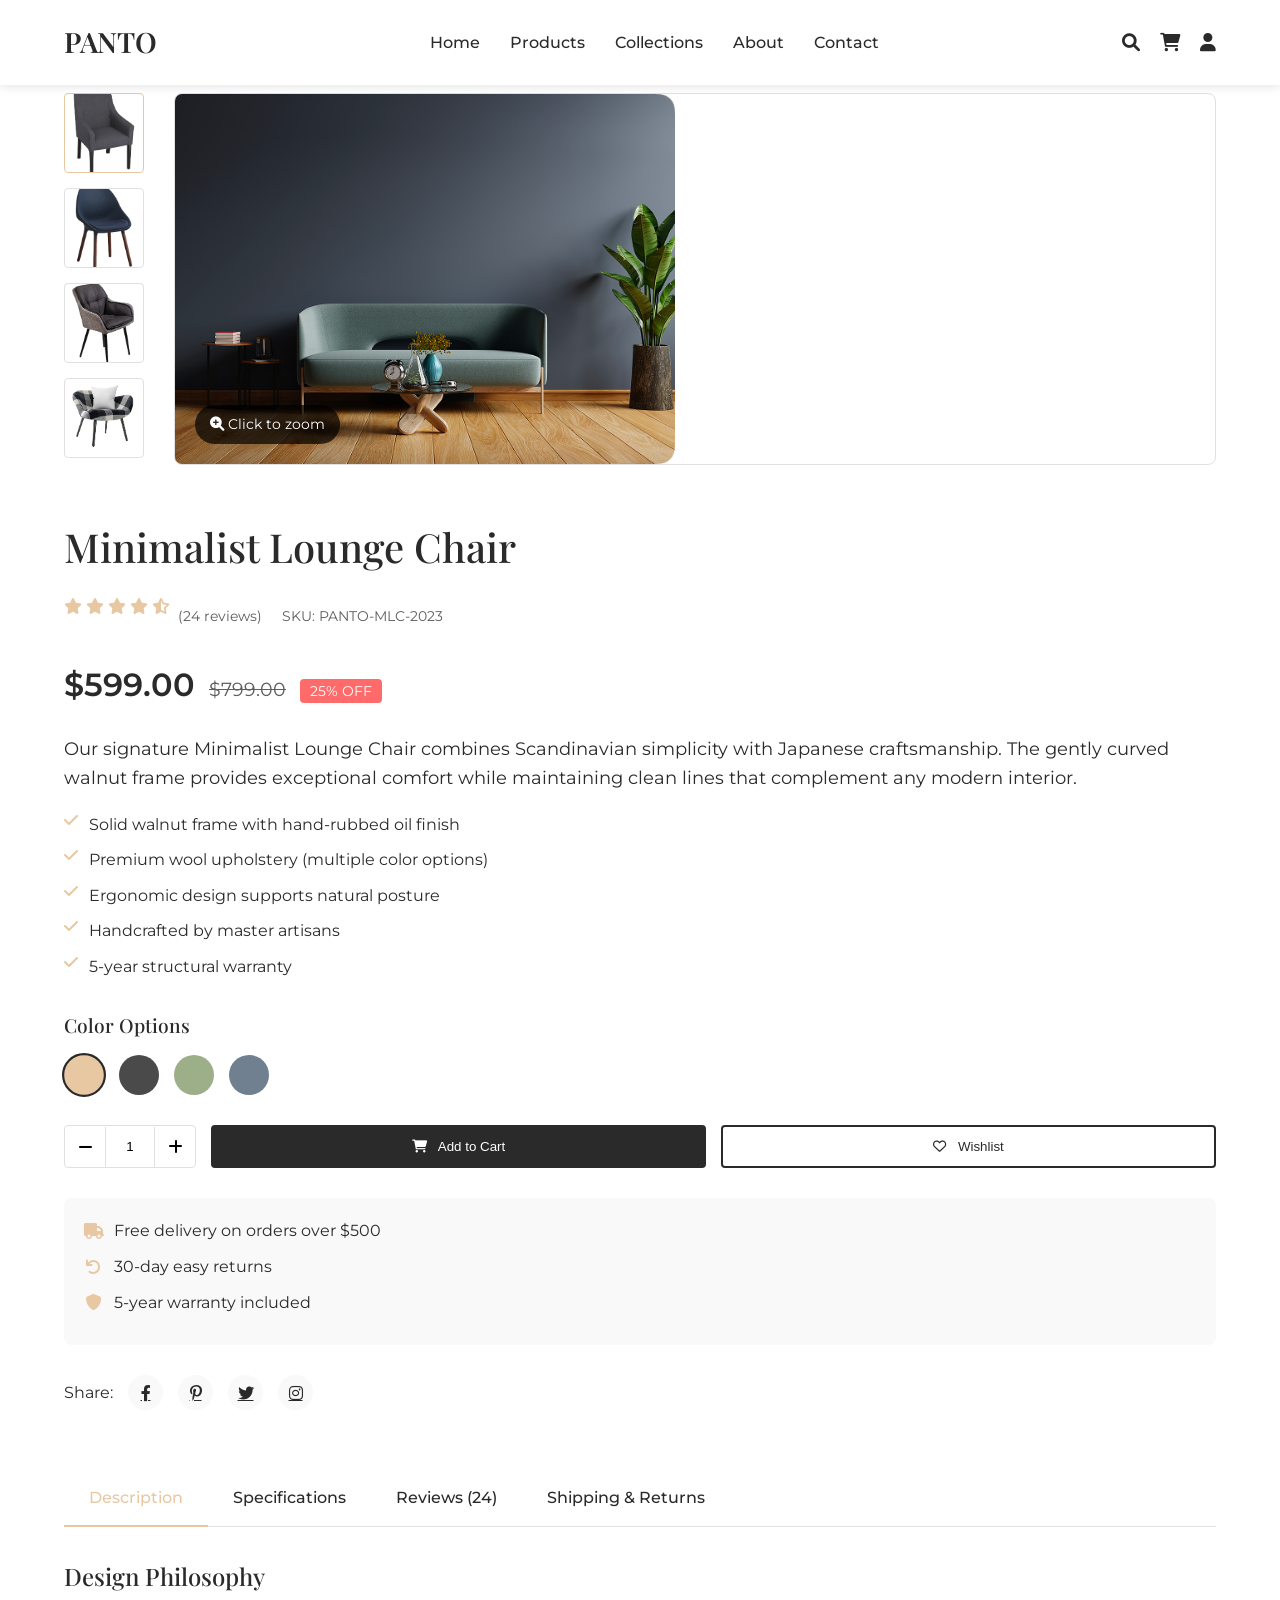
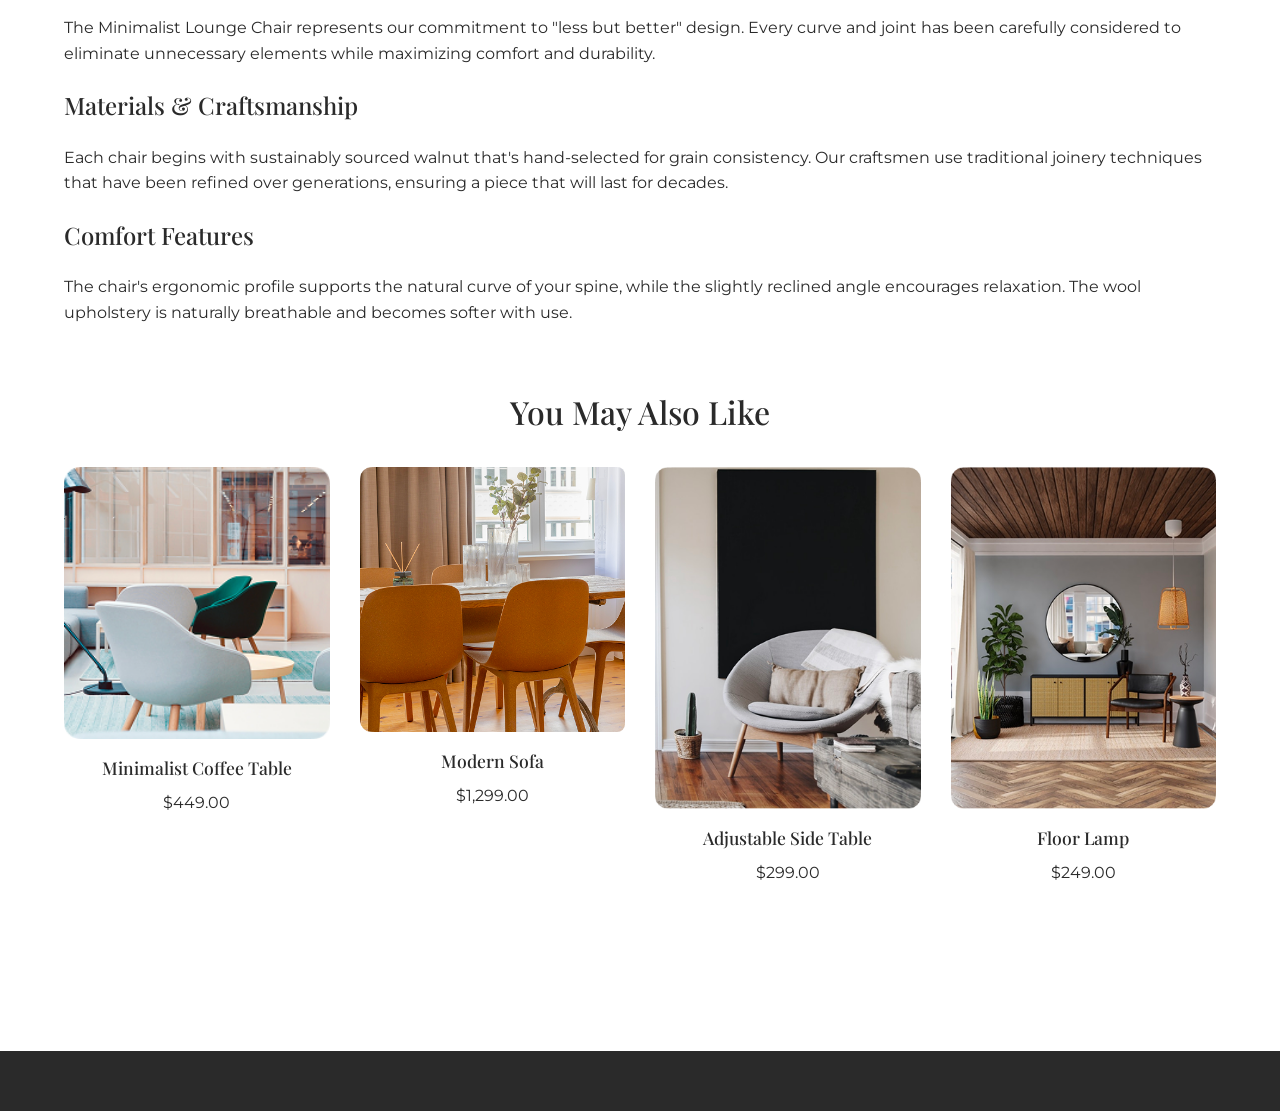
==== product.html @ 194699fd "Add files via upload" ====
<!DOCTYPE html>
<html lang="en">
<head>
    <meta charset="UTF-8">
    <meta name="viewport" content="width=device-width, initial-scale=1.0">
    <title>Minimalist Lounge Chair | Panto Furniture</title>
    <link rel="stylesheet" href="css/style.css">
    <link rel="stylesheet" href="css/responsive.css">
    <link href="https://fonts.googleapis.com/css2?family=Montserrat:wght@300;400;500;600;700&family=Playfair+Display:wght@400;500;600&display=swap" rel="stylesheet">
    <link rel="stylesheet" href="https://cdnjs.cloudflare.com/ajax/libs/font-awesome/6.0.0-beta3/css/all.min.css">
</head>
<body>
    <header class="header">
        <div class="container">
            <div class="logo">PANTO</div>
            <nav class="main-nav">
                <ul>
                    <li><a href="index.html">Home</a></li>
                    <li><a href="#">Products</a></li>
                    <li><a href="#">Collections</a></li>
                    <li><a href="#">About</a></li>
                    <li><a href="#">Contact</a></li>
                </ul>
            </nav>
            <div class="nav-icons">
                <i class="fas fa-search"></i>
                <i class="fas fa-shopping-cart"></i>
                <i class="fas fa-user"></i>
            </div>
        </div>
    </header>

    <main class="product-page">
        <div class="container">
            <!-- Breadcrumbs -->
            <nav class="breadcrumbs">
                <a href="index.html">Home</a>
                <span>/</span>
                <a href="#">Living Room</a>
                <span>/</span>
                <a href="#">Chairs</a>
                <span>/</span>
                <span>Minimalist Lounge Chair</span>
            </nav>

            <!-- Product Gallery -->
            <section class="product-gallery">
                <div class="thumbnail-container">
                    <div class="thumbnail active" data-target="main1">
                        <img src="./img/product-1.png" alt="Minimalist Lounge Chair Front View">
                    </div>
                    <div class="thumbnail" data-target="main2">
                        <img src="./img/product-2.png" alt="Minimalist Lounge Chair Side View">
                    </div>
                    <div class="thumbnail" data-target="main3">
                        <img src="./img/product-3.png" alt="Minimalist Lounge Chair Detail">
                    </div>
                    <div class="thumbnail" data-target="main4">
                        <img src="./img/product-4.png" alt="Minimalist Lounge Chair in Space">
                    </div>
                </div>
                <div class="main-image">
                    <img id="mainImage" src="./img/experience.png" alt="Minimalist Lounge Chair">
                    <div class="image-zoom">
                        <i class="fas fa-search-plus"></i> Click to zoom
                    </div>
                </div>
            </section>

            <!-- Product Details -->
            <section class="product-details">
                <h1>Minimalist Lounge Chair</h1>
                <div class="product-meta">
                    <div class="rating">
                        <div class="stars">
                            <i class="fas fa-star"></i>
                            <i class="fas fa-star"></i>
                            <i class="fas fa-star"></i>
                            <i class="fas fa-star"></i>
                            <i class="fas fa-star-half-alt"></i>
                        </div>
                        <span class="review-count">(24 reviews)</span>
                    </div>
                    <div class="sku">SKU: PANTO-MLC-2023</div>
                </div>

                <div class="price">
                    <span class="current-price">$599.00</span>
                    <span class="original-price">$799.00</span>
                    <span class="discount">25% OFF</span>
                </div>

                <div class="product-description">
                    <p>Our signature Minimalist Lounge Chair combines Scandinavian simplicity with Japanese craftsmanship. The gently curved walnut frame provides exceptional comfort while maintaining clean lines that complement any modern interior.</p>
                    <ul class="features">
                        <li><i class="fas fa-check"></i> Solid walnut frame with hand-rubbed oil finish</li>
                        <li><i class="fas fa-check"></i> Premium wool upholstery (multiple color options)</li>
                        <li><i class="fas fa-check"></i> Ergonomic design supports natural posture</li>
                        <li><i class="fas fa-check"></i> Handcrafted by master artisans</li>
                        <li><i class="fas fa-check"></i> 5-year structural warranty</li>
                    </ul>
                </div>

                <div class="color-options">
                    <h3>Color Options</h3>
                    <div class="colors">
                        <div class="color-option active" data-color="natural" style="background-color: #e8c8a2;"></div>
                        <div class="color-option" data-color="charcoal" style="background-color: #4a4a4a;"></div>
                        <div class="color-option" data-color="sage" style="background-color: #9caf88;"></div>
                        <div class="color-option" data-color="slate" style="background-color: #708090;"></div>
                    </div>
                </div>

                <div class="product-actions">
                    <div class="quantity-selector">
                        <button class="qty-btn minus"><i class="fas fa-minus"></i></button>
                        <input type="number" value="1" min="1" max="10">
                        <button class="qty-btn plus"><i class="fas fa-plus"></i></button>
                    </div>
                    <button class="btn primary add-to-cart">
                        <i class="fas fa-shopping-cart"></i> Add to Cart
                    </button>
                    <button class="btn secondary wishlist">
                        <i class="far fa-heart"></i> Wishlist
                    </button>
                </div>

                <div class="delivery-info">
                    <div class="info-item">
                        <i class="fas fa-truck"></i>
                        <span>Free delivery on orders over $500</span>
                    </div>
                    <div class="info-item">
                        <i class="fas fa-undo"></i>
                        <span>30-day easy returns</span>
                    </div>
                    <div class="info-item">
                        <i class="fas fa-shield-alt"></i>
                        <span>5-year warranty included</span>
                    </div>
                </div>

                <div class="share-buttons">
                    <span>Share:</span>
                    <a href="#"><i class="fab fa-facebook-f"></i></a>
                    <a href="#"><i class="fab fa-pinterest-p"></i></a>
                    <a href="#"><i class="fab fa-twitter"></i></a>
                    <a href="#"><i class="fab fa-instagram"></i></a>
                </div>
            </section>

            <!-- Product Tabs -->
            <section class="product-tabs">
                <div class="tabs-header">
                    <div class="tab active" data-tab="description">Description</div>
                    <div class="tab" data-tab="specs">Specifications</div>
                    <div class="tab" data-tab="reviews">Reviews (24)</div>
                    <div class="tab" data-tab="shipping">Shipping & Returns</div>
                </div>
                <div class="tabs-content">
                    <div class="tab-content active" id="description">
                        <h3>Design Philosophy</h3>
                        <p>The Minimalist Lounge Chair represents our commitment to "less but better" design. Every curve and joint has been carefully considered to eliminate unnecessary elements while maximizing comfort and durability.</p>
                        
                        <h3>Materials & Craftsmanship</h3>
                        <p>Each chair begins with sustainably sourced walnut that's hand-selected for grain consistency. Our craftsmen use traditional joinery techniques that have been refined over generations, ensuring a piece that will last for decades.</p>
                        
                        <h3>Comfort Features</h3>
                        <p>The chair's ergonomic profile supports the natural curve of your spine, while the slightly reclined angle encourages relaxation. The wool upholstery is naturally breathable and becomes softer with use.</p>
                    </div>
                    
                    <div class="tab-content" id="specs">
                        <table>
                            <tr>
                                <th>Dimensions</th>
                                <td>28" W x 32" D x 30" H</td>
                            </tr>
                            <tr>
                                <th>Seat Height</th>
                                <td>18"</td>
                            </tr>
                            <tr>
                                <th>Weight Capacity</th>
                                <td>300 lbs</td>
                            </tr>
                            <tr>
                                <th>Frame Material</th>
                                <td>Solid American Walnut</td>
                            </tr>
                            <tr>
                                <th>Upholstery</th>
                                <td>100% Premium Wool (Oeko-Tex Certified)</td>
                            </tr>
                            <tr>
                                <th>Assembly</th>
                                <td>Required (tools included)</td>
                            </tr>
                            <tr>
                                <th>Weight</th>
                                <td>28 lbs</td>
                            </tr>
                            <tr>
                                <th>Made In</th>
                                <td>Portland, Oregon</td>
                            </tr>
                        </table>
                    </div>
                    
                    <div class="tab-content" id="reviews">
                        <div class="review-summary">
                            <div class="overall-rating">
                                <div class="average">4.7</div>
                                <div class="stars">
                                    <i class="fas fa-star"></i>
                                    <i class="fas fa-star"></i>
                                    <i class="fas fa-star"></i>
                                    <i class="fas fa-star"></i>
                                    <i class="fas fa-star-half-alt"></i>
                                </div>
                                <div class="total">Based on 24 reviews</div>
                            </div>
                            <div class="rating-bars">
                                <div class="bar">
                                    <span>5 stars</span>
                                    <div class="progress">
                                        <div class="progress-fill" style="width: 75%;"></div>
                                    </div>
                                    <span>18</span>
                                </div>
                                <div class="bar">
                                    <span>4 stars</span>
                                    <div class="progress">
                                        <div class="progress-fill" style="width: 20%;"></div>
                                    </div>
                                    <span>5</span>
                                </div>
                                <div class="bar">
                                    <span>3 stars</span>
                                    <div class="progress">
                                        <div class="progress-fill" style="width: 5%;"></div>
                                    </div>
                                    <span>1</span>
                                </div>
                                <div class="bar">
                                    <span>2 stars</span>
                                    <div class="progress">
                                        <div class="progress-fill" style="width: 0%;"></div>
                                    </div>
                                    <span>0</span>
                                </div>
                                <div class="bar">
                                    <span>1 star</span>
                                    <div class="progress">
                                        <div class="progress-fill" style="width: 0%;"></div>
                                    </div>
                                    <span>0</span>
                                </div>
                            </div>
                        </div>
                        
                        <div class="review-form">
                            <h3>Write a Review</h3>
                            <form>
                                <div class="form-group">
                                    <label>Your Rating</label>
                                    <div class="rating-input">
                                        <i class="far fa-star" data-rating="1"></i>
                                        <i class="far fa-star" data-rating="2"></i>
                                        <i class="far fa-star" data-rating="3"></i>
                                        <i class="far fa-star" data-rating="4"></i>
                                        <i class="far fa-star" data-rating="5"></i>
                                        <input type="hidden" name="rating" id="rating-value" value="0">
                                    </div>
                                </div>
                                <div class="form-group">
                                    <label for="review-title">Review Title</label>
                                    <input type="text" id="review-title" placeholder="Summarize your experience">
                                </div>
                                <div class="form-group">
                                    <label for="review-text">Your Review</label>
                                    <textarea id="review-text" rows="5" placeholder="What did you like or dislike about this product?"></textarea>
                                </div>
                                <div class="form-group">
                                    <label for="review-name">Name</label>
                                    <input type="text" id="review-name" placeholder="Your name">
                                </div>
                                <button type="submit" class="btn primary">Submit Review</button>
                            </form>
                        </div>
                        
                        <div class="review-list">
                            <div class="review-item">
                                <div class="review-header">
                                    <div class="stars">
                                        <i class="fas fa-star"></i>
                                        <i class="fas fa-star"></i>
                                        <i class="fas fa-star"></i>
                                        <i class="fas fa-star"></i>
                                        <i class="fas fa-star"></i>
                                    </div>
                                    <h4>Perfect addition to my reading nook</h4>
                                    <div class="review-meta">By Jennifer K. on October 12, 2023</div>
                                </div>
                                <div class="review-body">
                                    <p>This chair has completely transformed my reading corner. The craftsmanship is exceptional - you can see and feel the quality in every detail. After six months of daily use, it still looks and feels brand new. The wool upholstery is surprisingly comfortable year-round.</p>
                                </div>
                            </div>
                            
                            <div class="review-item">
                                <div class="review-header">
                                    <div class="stars">
                                        <i class="fas fa-star"></i>
                                        <i class="fas fa-star"></i>
                                        <i class="fas fa-star"></i>
                                        <i class="fas fa-star"></i>
                                        <i class="far fa-star"></i>
                                    </div>
                                    <h4>Beautiful but firm</h4>
                                    <div class="review-meta">By Michael T. on September 5, 2023</div>
                                </div>
                                <div class="review-body">
                                    <p>The chair is absolutely stunning and gets compliments from everyone who sees it. The walnut grain is beautiful. I gave 4 stars because the seat is firmer than I expected - not uncomfortable, but took some getting used to. Assembly was straightforward with the included tools.</p>
                                </div>
                            </div>
                        </div>
                    </div>
                    
                    <div class="tab-content" id="shipping">
                        <h3>Shipping Information</h3>
                        <p>We offer free standard shipping on all orders over $500. For orders below $500, a flat shipping fee of $49 applies.</p>
                        <p>Most items ship within 3-5 business days. Made-to-order items typically ship within 2-3 weeks. You'll receive tracking information via email once your order ships.</p>
                        
                        <h3>White Glove Delivery</h3>
                        <p>For an additional $99, our white glove service includes:</p>
                        <ul>
                            <li>In-home delivery (ground floor)</li>
                            <li>Assembly by our delivery team</li>
                            <li>Removal of all packaging materials</li>
                            <li>Inspection of the product with you</li>
                        </ul>
                        
                        <h3>Returns & Exchanges</h3>
                        <p>We offer a 30-day return policy for unused items in original condition. Customer is responsible for return shipping costs. Made-to-order and customized items are final sale.</p>
                        <p>For damaged or defective items, please contact us within 7 days of delivery for replacement or repair.</p>
                    </div>
                </div>
            </section>

            <!-- Related Products -->
            <section class="related-products">
                <h2>You May Also Like</h2>
                <div class="products-grid">
                    <div class="product-card">
                        <div class="product-image">
                            <img src="./img/product-5.png" alt="Minimalist Coffee Table">
                            <div class="quick-view">Quick View</div>
                        </div>
                        <h3>Minimalist Coffee Table</h3>
                        <div class="price">$449.00</div>
                    </div>
                    
                    <div class="product-card">
                        <div class="product-image">
                            <img src="./img/product-6.png" alt="Modern Sofa">
                            <div class="quick-view">Quick View</div>
                        </div>
                        <h3>Modern Sofa</h3>
                        <div class="price">$1,299.00</div>
                    </div>
                    
                    <div class="product-card">
                        <div class="product-image">
                            <img src="./img/product-7.png" alt="Adjustable Side Table">
                            <div class="quick-view">Quick View</div>
                        </div>
                        <h3>Adjustable Side Table</h3>
                        <div class="price">$299.00</div>
                    </div>
                    
                    <div class="product-card">
                        <div class="product-image">
                            <img src="./img/product-8.png" alt="Floor Lamp">
                            <div class="quick-view">Quick View</div>
                        </div>
                        <h3>Floor Lamp</h3>
                        <div class="price">$249.00</div>
                    </div>
                </div>
            </section>
        </div>
    </main>

    <footer class="footer">
        <!-- Footer content from your landing page -->
    </footer>

    <script src="js/script.js"></script>
    <script src="js/product.js"></script>
</body>
</html>
---- css/style.css ----
/* Base Styles */
:root {
    --primary-color: #2a2a2a;
    --secondary-color: #5e5e5e;
    --accent-color: #e8c8a2;
    --light-bg: #f9f9f9;
    --white: #ffffff;
    --black: #000000;
    --gray: #e0e0e0;
    --dark-gray: #333333;
}

* {
    margin: 0;
    padding: 0;
    box-sizing: border-box;
}

body {
    font-family: 'Montserrat', sans-serif;
    color: var(--primary-color);
    line-height: 1.6;
    background-color: var(--white);
}

h1, h2, h3, h4 {
    font-family: 'Playfair Display', serif;
    font-weight: 500;
}

.container {
    width: 90%;
    max-width: 1200px;
    margin: 0 auto;
}

.btn {
    display: inline-block;
    padding: 12px 25px;
    border-radius: 4px;
    text-decoration: none;
    font-weight: 500;
    transition: all 0.3s ease;
}

.btn.primary {
    background-color: var(--primary-color);
    color: var(--white);
    border: 2px solid var(--primary-color);
}

.btn.primary:hover {
    background-color: transparent;
    color: var(--primary-color);
}

.btn.secondary {
    background-color: transparent;
    color: var(--primary-color);
    border: 2px solid var(--primary-color);
}

.btn.secondary:hover {
    background-color: var(--primary-color);
    color: var(--white);
}

/* Header Styles */
.header {
    padding: 20px 0;
    position: fixed;
    width: 100%;
    top: 0;
    left: 0;
    background-color: var(--white);
    box-shadow: 0 2px 10px rgba(0, 0, 0, 0.1);
    z-index: 1000;
}

.header .container {
    display: flex;
    justify-content: space-between;
    align-items: center;
}

.logo {
    font-family: 'Playfair Display', serif;
    font-size: 28px;
    font-weight: 600;
    color: var(--primary-color);
}

.main-nav ul {
    display: flex;
    list-style: none;
}

.main-nav li {
    margin-left: 30px;
}

.main-nav a {
    text-decoration: none;
    color: var(--primary-color);
    font-weight: 500;
    transition: color 0.3s;
}

.main-nav a:hover {
    color: var(--accent-color);
}

.nav-icons {
    display: flex;
    gap: 20px;
}

.nav-icons i {
    font-size: 18px;
    color: var(--primary-color);
    cursor: pointer;
    transition: color 0.3s;
}

.nav-icons i:hover {
    color: var(--accent-color);
}

/* Hero Section */
.hero {
    height: 100vh;
    background-image: linear-gradient(rgba(0, 0, 0, 0.3), rgba(0, 0, 0, 0.3)), url('../img/hero-bg.png');
    background-size: cover;
    background-position: center;
    color: var(--white);
    display: flex;
    align-items: center;
    text-align: center;
    margin-top: 70px;
}

.hero h1 {
    font-size: 3.5rem;
    margin-bottom: 20px;
    line-height: 1.2;
}

.hero .subtitle {
    font-size: 1.2rem;
    max-width: 700px;
    margin: 0 auto 40px;
}

.cta-buttons {
    display: flex;
    justify-content: center;
    gap: 20px;
}

/* Credentials Section */
.credentials {
    padding: 80px 0;
    background-color: var(--light-bg);
}

.credentials .container {
    display: flex;
    justify-content: space-between;
    flex-wrap: wrap;
    gap: 30px;
}

.credential-card {
    flex: 1;
    min-width: 250px;
    text-align: center;
    padding: 40px 30px;
    background-color: var(--white);
    border-radius: 8px;
    box-shadow: 0 5px 15px rgba(0, 0, 0, 0.05);
    transition: transform 0.3s;
}

.credential-card:hover {
    transform: translateY(-10px);
}

.credential-card .icon {
    font-size: 2.5rem;
    color: var(--accent-color);
    margin-bottom: 20px;
}

.credential-card h3 {
    margin-bottom: 15px;
    font-size: 1.5rem;
}

/* Products Section */
.products {
    padding: 80px 0;
}

.products h2 {
    text-align: center;
    font-size: 2.5rem;
    margin-bottom: 10px;
}

.products h3 {
    text-align: center;
    font-size: 1.5rem;
    margin-bottom: 50px;
    color: var(--secondary-color);
    font-weight: 400;
}

.product-grid {
    display: grid;
    grid-template-columns: repeat(auto-fit, minmax(250px, 1fr));
    gap: 30px;
}

.product-category {
    background-color: var(--light-bg);
    padding: 30px;
    border-radius: 8px;
}

.product-category h4 {
    font-size: 1.3rem;
    margin-bottom: 20px;
    padding-bottom: 10px;
    border-bottom: 1px solid var(--gray);
}

.product-category ul {
    list-style: none;
}

.product-category li {
    margin-bottom: 10px;
    position: relative;
    padding-left: 20px;
}

.product-category li:before {
    content: "•";
    position: absolute;
    left: 0;
    color: var(--accent-color);
}

/* Experience Section */
.experience {
    padding: 80px 0;
    background-color: var(--light-bg);
}

.experience .container {
    display: flex;
    align-items: center;
    gap: 50px;
}

.experience .content {
    flex: 1;
}

.experience .image {
    flex: 1;
}

.experience .image img {
    width: 100%;
    border-radius: 8px;
    box-shadow: 0 10px 30px rgba(0, 0, 0, 0.1);
}

.experience h2 {
    font-size: 2.5rem;
    margin-bottom: 20px;
}

.experience p {
    margin-bottom: 30px;
    font-size: 1.1rem;
}

.experience-list {
    list-style: none;
}

.experience-list li {
    margin-bottom: 15px;
    display: flex;
    align-items: center;
}

.experience-list i {
    color: var(--accent-color);
    margin-right: 10px;
}

/* Materials Section */
.materials {
    padding: 80px 0;
}

.materials h2 {
    text-align: center;
    font-size: 2.5rem;
    margin-bottom: 20px;
}

.materials p {
    text-align: center;
    max-width: 700px;
    margin: 0 auto 50px;
    font-size: 1.1rem;
}

.material-types {
    display: flex;
    justify-content: center;
    flex-wrap: wrap;
    gap: 30px;
}

.material {
    text-align: center;
    padding: 30px;
    background-color: var(--light-bg);
    border-radius: 8px;
    flex: 1;
    min-width: 250px;
    transition: transform 0.3s;
}

.material:hover {
    transform: translateY(-10px);
}

.material h4 {
    font-size: 1.3rem;
    margin-bottom: 10px;
}

/* Reviews Section */
.reviews {
    padding: 80px 0;
    background-color: var(--light-bg);
}

.reviews h2 {
    text-align: center;
    font-size: 2.5rem;
    margin-bottom: 50px;
}

.review-categories {
    display: flex;
    justify-content: center;
    flex-wrap: wrap;
    gap: 15px;
    margin-bottom: 40px;
}

.category {
    padding: 10px 25px;
    border: 1px solid var(--gray);
    border-radius: 30px;
    cursor: pointer;
    transition: all 0.3s;
}

.category.active, .category:hover {
    background-color: var(--primary-color);
    color: var(--white);
    border-color: var(--primary-color);
}

.review-container {
    display: grid;
    grid-template-columns: repeat(auto-fit, minmax(300px, 1fr));
    gap: 30px;
}

.review-card {
    background-color: var(--white);
    padding: 30px;
    border-radius: 8px;
    box-shadow: 0 5px 15px rgba(0, 0, 0, 0.05);
}

.stars {
    color: var(--accent-color);
    margin-bottom: 20px;
}

.review-card p {
    font-style: italic;
    margin-bottom: 20px;
}

.client {
    display: flex;
    align-items: center;
}

.client .name {
    font-weight: 600;
    margin-right: 10px;
}

.client .type {
    color: var(--secondary-color);
    font-size: 0.9rem;
}

/* Newsletter Section */
.newsletter {
    padding: 60px 0;
    text-align: center;
}

.newsletter h3 {
    font-size: 2rem;
    margin-bottom: 15px;
}

.newsletter p {
    max-width: 600px;
    margin: 0 auto 30px;
    font-size: 1.1rem;
}

.subscribe-form {
    display: flex;
    max-width: 500px;
    margin: 0 auto;
}

.subscribe-form input {
    flex: 1;
    padding: 15px;
    border: 1px solid var(--gray);
    border-radius: 4px 0 0 4px;
    font-size: 1rem;
}

.subscribe-form button {
    padding: 15px 30px;
    background-color: var(--primary-color);
    color: var(--white);
    border: none;
    border-radius: 0 4px 4px 0;
    cursor: pointer;
    font-size: 1rem;
    transition: background-color 0.3s;
}

.subscribe-form button:hover {
    background-color: var(--dark-gray);
}

/* Footer Styles */
.footer {
    background-color: var(--primary-color);
    color: var(--white);
    padding: 60px 0 0;
}

.footer-grid {
    display: grid;
    grid-template-columns: repeat(auto-fit, minmax(200px, 1fr));
    gap: 40px;
    margin-bottom: 60px;
}

.footer-col h4 {
    font-size: 1.3rem;
    margin-bottom: 25px;
    position: relative;
    padding-bottom: 10px;
}

.footer-col h4:after {
    content: '';
    position: absolute;
    left: 0;
    bottom: 0;
    width: 50px;
    height: 2px;
    background-color: var(--accent-color);
}

.footer-col.about .logo {
    font-size: 2rem;
    margin-bottom: 20px;
    color: var(--white);
}

.footer-col p {
    margin-bottom: 25px;
    opacity: 0.8;
}

.social-links {
    display: flex;
    gap: 15px;
}

.social-links a {
    display: flex;
    align-items: center;
    justify-content: center;
    width: 40px;
    height: 40px;
    background-color: rgba(255, 255, 255, 0.1);
    border-radius: 50%;
    color: var(--white);
    transition: all 0.3s;
}

.social-links a:hover {
    background-color: var(--accent-color);
    color: var(--primary-color);
}

.footer-col ul {
    list-style: none;
}

.footer-col li {
    margin-bottom: 15px;
}

.footer-col a {
    color: var(--white);
    opacity: 0.8;
    text-decoration: none;
    transition: all 0.3s;
}

.footer-col a:hover {
    opacity: 1;
    padding-left: 5px;
}

.footer-col.contact i {
    margin-right: 10px;
    color: var(--accent-color);
    width: 20px;
    text-align: center;
}

.footer-bottom {
    padding: 20px 0;
    border-top: 1px solid rgba(255, 255, 255, 0.1);
    text-align: center;
}

.footer-bottom p {
    margin-bottom: 10px;
    opacity: 0.6;
    font-size: 0.9rem;
}

.legal-links {
    display: flex;
    justify-content: center;
    gap: 20px;
}

.legal-links a {
    color: var(--white);
    opacity: 0.6;
    font-size: 0.9rem;
    text-decoration: none;
    transition: opacity 0.3s;
}

.legal-links a:hover {
    opacity: 1;
}/* Product Page Styles */
.product-page {
    padding: 40px 0 80px;
}

.breadcrumbs {
    margin-bottom: 30px;
    font-size: 0.9rem;
    color: var(--secondary-color);
}

.breadcrumbs a {
    color: var(--secondary-color);
    text-decoration: none;
    transition: color 0.3s;
}

.breadcrumbs a:hover {
    color: var(--accent-color);
}

.breadcrumbs span {
    margin: 0 8px;
}

.product-gallery {
    display: flex;
    gap: 30px;
    margin-bottom: 50px;
}

.thumbnail-container {
    display: flex;
    flex-direction: column;
    gap: 15px;
    width: 80px;
}

.thumbnail {
    width: 80px;
    height: 80px;
    border: 1px solid var(--gray);
    border-radius: 4px;
    overflow: hidden;
    cursor: pointer;
    transition: all 0.3s;
}

.thumbnail.active {
    border-color: var(--accent-color);
}

.thumbnail img {
    width: 100%;
    height: 100%;
    object-fit: cover;
}

.main-image {
    flex: 1;
    position: relative;
    border: 1px solid var(--gray);
    border-radius: 8px;
    overflow: hidden;
}

.main-image img {
    max-width: 500px;
    width: 100%;
    height: auto;
    display: block;
}

.image-zoom {
    position: absolute;
    bottom: 20px;
    left: 20px;
    background-color: rgba(0, 0, 0, 0.7);
    color: white;
    padding: 8px 15px;
    border-radius: 30px;
    font-size: 0.9rem;
    cursor: pointer;
}

.product-details {
    margin-bottom: 60px;
}

.product-details h1 {
    font-size: 2.5rem;
    margin-bottom: 15px;
}

.product-meta {
    display: flex;
    align-items: center;
    gap: 20px;
    margin-bottom: 20px;
}

.rating {
    display: flex;
    align-items: center;
    gap: 8px;
}

.stars {
    color: var(--accent-color);
}

.review-count {
    font-size: 0.9rem;
    color: var(--secondary-color);
}

.sku {
    font-size: 0.9rem;
    color: var(--secondary-color);
}

.price {
    margin-bottom: 25px;
}

.current-price {
    font-size: 2rem;
    font-weight: 600;
    color: var(--primary-color);
}

.original-price {
    font-size: 1.2rem;
    text-decoration: line-through;
    color: var(--secondary-color);
    margin-left: 10px;
}

.discount {
    background-color: #ff6b6b;
    color: white;
    padding: 3px 10px;
    border-radius: 4px;
    font-size: 0.9rem;
    margin-left: 10px;
}

.product-description {
    margin-bottom: 30px;
}

.product-description p {
    margin-bottom: 20px;
    font-size: 1.1rem;
}

.features {
    list-style: none;
    margin-top: 20px;
}

.features li {
    margin-bottom: 10px;
    padding-left: 25px;
    position: relative;
}

.features i {
    position: absolute;
    left: 0;
    color: var(--accent-color);
}

.color-options {
    margin-bottom: 30px;
}

.color-options h3 {
    font-size: 1.2rem;
    margin-bottom: 15px;
}

.colors {
    display: flex;
    gap: 15px;
}

.color-option {
    width: 40px;
    height: 40px;
    border-radius: 50%;
    cursor: pointer;
    border: 2px solid transparent;
    transition: all 0.3s;
}

.color-option.active {
    border-color: var(--primary-color);
    transform: scale(1.1);
}

.product-actions {
    display: flex;
    gap: 15px;
    margin-bottom: 30px;
    flex-wrap: wrap;
}

.quantity-selector {
    display: flex;
    align-items: center;
    border: 1px solid var(--gray);
    border-radius: 4px;
}

.qty-btn {
    width: 40px;
    height: 40px;
    background: none;
    border: none;
    font-size: 1rem;
    cursor: pointer;
    display: flex;
    align-items: center;
    justify-content: center;
}

.quantity-selector input {
    width: 50px;
    height: 40px;
    text-align: center;
    border: none;
    border-left: 1px solid var(--gray);
    border-right: 1px solid var(--gray);
    -moz-appearance: textfield;
}

.quantity-selector input::-webkit-outer-spin-button,
.quantity-selector input::-webkit-inner-spin-button {
    -webkit-appearance: none;
    margin: 0;
}

.add-to-cart, .wishlist {
    flex: 1;
    min-width: 200px;
}

.add-to-cart i, .wishlist i {
    margin-right: 8px;
}

.delivery-info {
    margin-bottom: 30px;
    padding: 20px;
    background-color: var(--light-bg);
    border-radius: 8px;
}

.info-item {
    display: flex;
    align-items: center;
    gap: 10px;
    margin-bottom: 10px;
}

.info-item i {
    color: var(--accent-color);
    width: 20px;
    text-align: center;
}

.share-buttons {
    display: flex;
    align-items: center;
    gap: 15px;
}

.share-buttons a {
    color: var(--primary-color);
    width: 35px;
    height: 35px;
    border-radius: 50%;
    background-color: var(--light-bg);
    display: flex;
    align-items: center;
    justify-content: center;
    transition: all 0.3s;
}

.share-buttons a:hover {
    background-color: var(--accent-color);
    color: white;
}

/* Product Tabs */
.product-tabs {
    margin-bottom: 60px;
}

.tabs-header {
    display: flex;
    border-bottom: 1px solid var(--gray);
    margin-bottom: 30px;
}

.tab {
    padding: 15px 25px;
    cursor: pointer;
    position: relative;
    font-weight: 500;
}

.tab.active {
    color: var(--accent-color);
}

.tab.active:after {
    content: '';
    position: absolute;
    bottom: -1px;
    left: 0;
    width: 100%;
    height: 2px;
    background-color: var(--accent-color);
}

.tab-content {
    display: none;
}

.tab-content.active {
    display: block;
}

.tab-content h3 {
    font-size: 1.5rem;
    margin-bottom: 20px;
}

.tab-content p {
    margin-bottom: 20px;
}

.tab-content table {
    width: 100%;
    border-collapse: collapse;
}

.tab-content th, .tab-content td {
    padding: 12px 15px;
    text-align: left;
    border-bottom: 1px solid var(--gray);
}

.tab-content th {
    font-weight: 500;
    width: 30%;
}

/* Reviews Tab */
.review-summary {
    display: flex;
    gap: 50px;
    margin-bottom: 40px;
    padding-bottom: 30px;
    border-bottom: 1px solid var(--gray);
}

.overall-rating {
    text-align: center;
    min-width: 150px;
}

.average {
    font-size: 3rem;
    font-weight: 600;
    color: var(--primary-color);
    line-height: 1;
}

.total {
    font-size: 0.9rem;
    color: var(--secondary-color);
}

.rating-bars {
    flex: 1;
}

.bar {
    display: flex;
    align-items: center;
    gap: 15px;
    margin-bottom: 10px;
}

.bar span:first-child {
    width: 70px;
}

.progress {
    flex: 1;
    height: 8px;
    background-color: var(--light-bg);
    border-radius: 4px;
    overflow: hidden;
}

.progress-fill {
    height: 100%;
    background-color: var(--accent-color);
}

.review-form {
    margin-bottom: 50px;
    padding: 30px;
    background-color: var(--light-bg);
    border-radius: 8px;
}

.form-group {
    margin-bottom: 20px;
}

.form-group label {
    display: block;
    margin-bottom: 8px;
    font-weight: 500;
}

.rating-input i {
    color: var(--gray);
    cursor: pointer;
    margin-right: 5px;
    transition: color 0.3s;
}

.rating-input i.active {
    color: var(--accent-color);
}

.form-group input, .form-group textarea {
    width: 100%;
    padding: 12px 15px;
    border: 1px solid var(--gray);
    border-radius: 4px;
    font-family: 'Montserrat', sans-serif;
}

.review-list {
    border-top: 1px solid var(--gray);
    padding-top: 30px;
}

.review-item {
    margin-bottom: 30px;
    padding-bottom: 30px;
    border-bottom: 1px solid var(--light-bg);
}

.review-item:last-child {
    margin-bottom: 0;
    padding-bottom: 0;
    border-bottom: none;
}

.review-header {
    margin-bottom: 15px;
}

.review-header h4 {
    margin: 8px 0 5px;
}

.review-meta {
    font-size: 0.9rem;
    color: var(--secondary-color);
}

/* Related Products */
.related-products {
    margin-bottom: 60px;
}

.related-products h2 {
    font-size: 2rem;
    margin-bottom: 30px;
    text-align: center;
}

.products-grid {
    display: grid;
    grid-template-columns: repeat(auto-fit, minmax(250px, 1fr));
    gap: 30px;
}

.product-card {
    text-align: center;
}

.product-image {
    position: relative;
    margin-bottom: 15px;
    border-radius: 8px;
    overflow: hidden;
}

.product-image img {
    width: 100%;
    height: auto;
    display: block;
    transition: transform 0.5s;
}

.quick-view {
    position: absolute;
    bottom: -50px;
    left: 0;
    width: 100%;
    background-color: rgba(0, 0, 0, 0.7);
    color: white;
    padding: 10px;
    transition: all 0.3s;
}

.product-card:hover .quick-view {
    bottom: 0;
}

.product-card:hover img {
    transform: scale(1.05);
}

.product-card h3 {
    font-size: 1.1rem;
    margin-bottom: 8px;
}

/* Responsive Styles */
@media (max-width: 992px) {
    .product-gallery {
        flex-direction: column-reverse;
    }
    
    .thumbnail-container {
        flex-direction: row;
        width: 100%;
        order: 1;
        margin-top: 20px;
    }
    
    .review-summary {
        flex-direction: column;
        gap: 30px;
    }
}

@media (max-width: 768px) {
    .product-details h1 {
        font-size: 2rem;
    }
    
    .product-actions {
        flex-direction: column;
    }
    
    .add-to-cart, .wishlist {
        width: 100%;
    }
    
    .tabs-header {
        overflow-x: auto;
        white-space: nowrap;
        padding-bottom: 5px;
    }
    
    .tabs-header::-webkit-scrollbar {
        display: none;
    }
}
---- css/responsive.css ----
/* Responsive Styles */
@media (max-width: 1200px) {
    .hero h1 {
        font-size: 3rem;
    }
}

@media (max-width: 992px) {
    .hero h1 {
        font-size: 2.5rem;
    }
    
    .experience .container {
        flex-direction: column;
    }
    
    .experience .content {
        margin-bottom: 40px;
    }
}

@media (max-width: 768px) {
    .header .container {
        flex-direction: column;
    }
    
    .logo {
        margin-bottom: 15px;
    }
    
    .main-nav ul {
        margin-bottom: 15px;
    }
    
    .hero {
        height: auto;
        padding: 120px 0 80px;
    }
    
    .hero h1 {
        font-size: 2.2rem;
    }
    
    .cta-buttons {
        flex-direction: column;
        gap: 15px;
    }
    
    .btn {
        width: 100%;
        text-align: center;
    }
    
    .credentials .container {
        flex-direction: column;
    }
    
    .credential-card {
        width: 100%;
    }
    
    .subscribe-form {
        flex-direction: column;
    }
    
    .subscribe-form input {
        border-radius: 4px;
        margin-bottom: 10px;
    }
    
    .subscribe-form button {
        border-radius: 4px;
    }
}

@media (max-width: 576px) {
    .hero h1 {
        font-size: 1.8rem;
    }
    
    .hero .subtitle {
        font-size: 1rem;
    }
    
    .main-nav li {
        margin-left: 15px;
    }
    
    .products h2, .experience h2, .materials h2, .reviews h2 {
        font-size: 2rem;
    }
    
    .footer-grid {
        grid-template-columns: 1fr;
    }
    
    .legal-links {
        flex-direction: column;
        gap: 10px;
    }
}
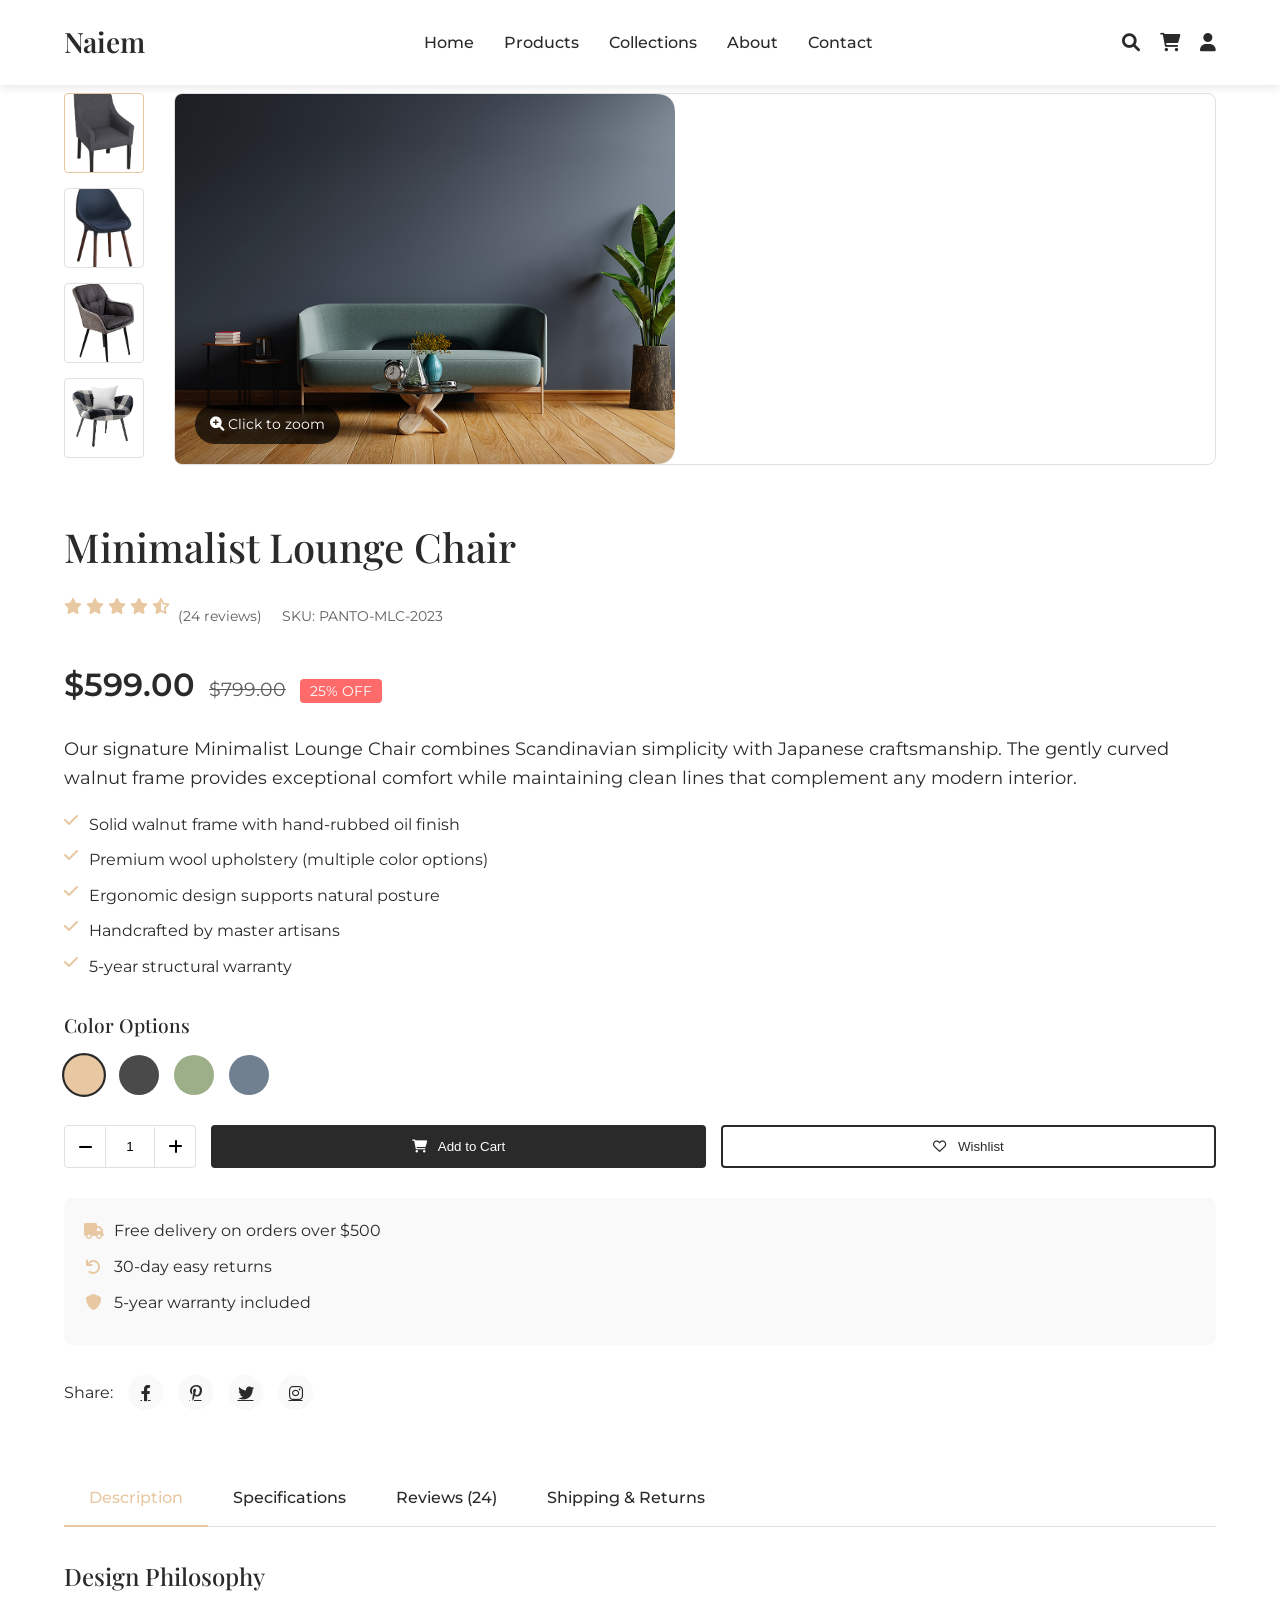
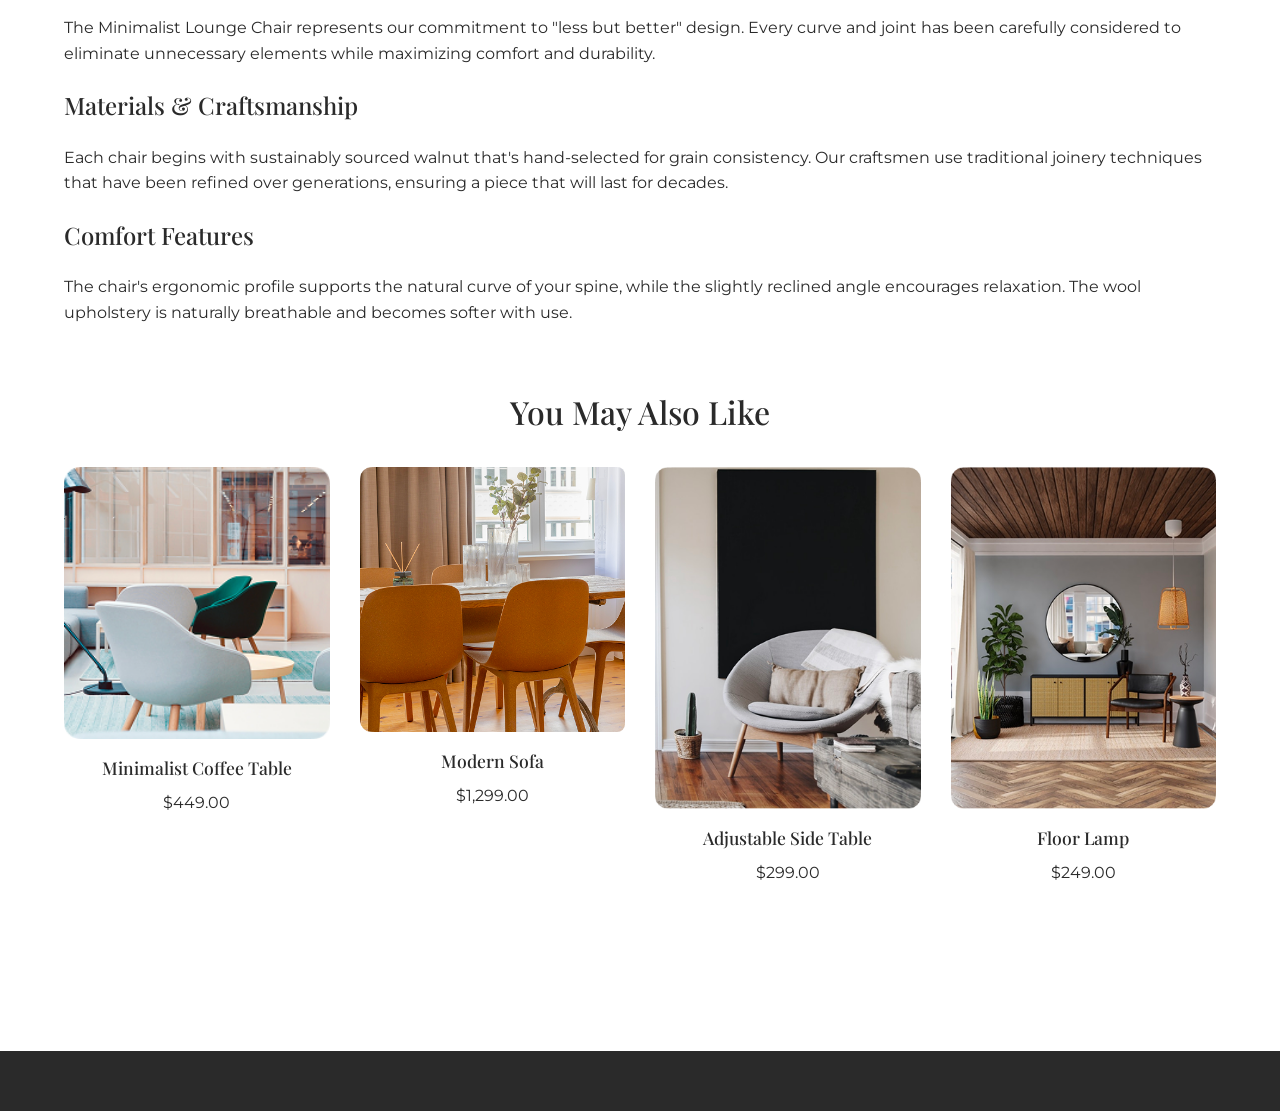
==== commit c5fda982: "Update product.html" ====
--- a/product.html
+++ b/product.html
@@ -12,7 +12,7 @@
 <body>
     <header class="header">
         <div class="container">
-            <div class="logo">PANTO</div>
+            <div class="logo">Naiem</div>
             <nav class="main-nav">
                 <ul>
                     <li><a href="index.html">Home</a></li>
@@ -397,4 +397,4 @@
     <script src="js/script.js"></script>
     <script src="js/product.js"></script>
 </body>
-</html>+</html>
